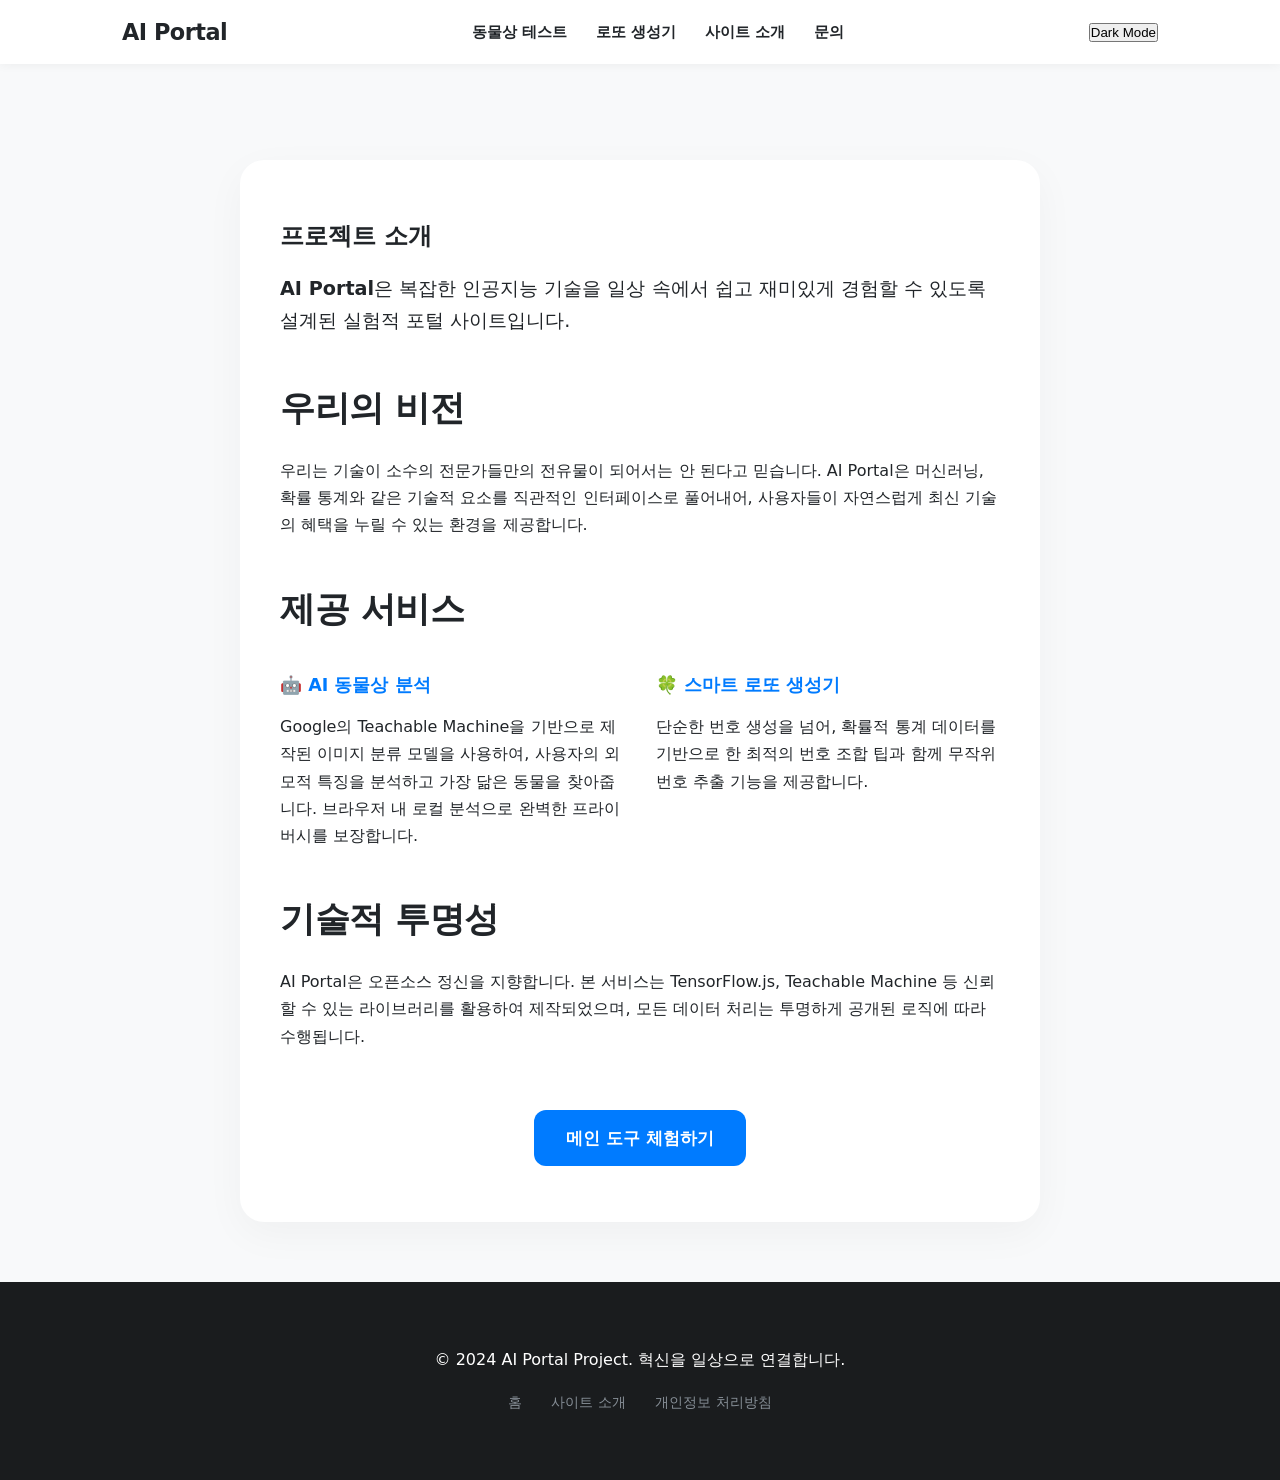
==== about.html @ db2f25d7 "Add About page and update navigation across site" ====
<!DOCTYPE html>
<html lang="ko">
<head>
    <meta charset="UTF-8">
    <meta name="viewport" content="width=device-width, initial-scale=1.0">
    <meta name="description" content="AI Portal 프로젝트의 비전과 기술적 배경을 소개합니다. 혁신적인 AI 기술을 누구나 쉽게 경험할 수 있도록 돕는 것이 우리의 목표입니다.">
    <title>사이트 소개 - AI Portal</title>
    <link rel="stylesheet" href="style.css">
</head>
<body data-theme="light">
    <header>
        <nav class="navbar">
            <div class="logo"><a href="index.html">AI Portal</a></div>
            <ul class="nav-links">
                <li><a href="index.html#animal-test">동물상 테스트</a></li>
                <li><a href="index.html#lotto">로또 생성기</a></li>
                <li><a href="about.html" class="active">사이트 소개</a></li>
                <li><a href="index.html#contact">문의</a></li>
            </ul>
            <div class="theme-toggle">
                <button id="theme-btn">Dark Mode</button>
            </div>
        </nav>
    </header>

    <main style="padding-top: 100px;">
        <section class="container info-section">
            <h1>프로젝트 소개</h1>
            <p style="font-size: 1.2rem; margin-top: 1rem;"><strong>AI Portal</strong>은 복잡한 인공지능 기술을 일상 속에서 쉽고 재미있게 경험할 수 있도록 설계된 실험적 포털 사이트입니다.</p>
            
            <div style="margin-top: 40px;">
                <h2>우리의 비전</h2>
                <p>우리는 기술이 소수의 전문가들만의 전유물이 되어서는 안 된다고 믿습니다. AI Portal은 머신러닝, 확률 통계와 같은 기술적 요소를 직관적인 인터페이스로 풀어내어, 사용자들이 자연스럽게 최신 기술의 혜택을 누릴 수 있는 환경을 제공합니다.</p>
            </div>

            <div style="margin-top: 40px;">
                <h2>제공 서비스</h2>
                <div class="info-grid">
                    <div class="info-item">
                        <h3>🤖 AI 동물상 분석</h3>
                        <p>Google의 Teachable Machine을 기반으로 제작된 이미지 분류 모델을 사용하여, 사용자의 외모적 특징을 분석하고 가장 닮은 동물을 찾아줍니다. 브라우저 내 로컬 분석으로 완벽한 프라이버시를 보장합니다.</p>
                    </div>
                    <div class="info-item">
                        <h3>🍀 스마트 로또 생성기</h3>
                        <p>단순한 번호 생성을 넘어, 확률적 통계 데이터를 기반으로 한 최적의 번호 조합 팁과 함께 무작위 번호 추출 기능을 제공합니다.</p>
                    </div>
                </div>
            </div>

            <div style="margin-top: 40px;">
                <h2>기술적 투명성</h2>
                <p>AI Portal은 오픈소스 정신을 지향합니다. 본 서비스는 TensorFlow.js, Teachable Machine 등 신뢰할 수 있는 라이브러리를 활용하여 제작되었으며, 모든 데이터 처리는 투명하게 공개된 로직에 따라 수행됩니다.</p>
            </div>

            <div style="margin-top: 60px; text-align: center;">
                <a href="index.html" class="main-btn" style="text-decoration: none;">메인 도구 체험하기</a>
            </div>
        </section>
    </main>

    <footer>
        <div class="footer-content">
            <p>&copy; 2024 AI Portal Project. 혁신을 일상으로 연결합니다.</p>
            <div class="footer-links" style="margin-top: 15px;">
                <a href="index.html">홈</a>
                <a href="about.html">사이트 소개</a>
                <a href="privacy.html">개인정보 처리방침</a>
            </div>
        </div>
    </footer>

    <script src="main.js"></script>
</body>
</html>
---- style.css ----
:root {
    --bg-color: #f8f9fa;
    --text-color: #212529;
    --container-bg: #ffffff;
    --number-bg: #ffffff;
    --number-border: #dee2e6;
    --btn-bg: #007bff;
    --btn-text: #ffffff;
    --nav-bg: rgba(255, 255, 255, 0.95);
    --footer-bg: #1a1c1e;
    --footer-text: #ffffff;
    --accent-color: #6e8efb;
}

[data-theme="dark"] {
    --bg-color: #0f1113;
    --text-color: #f1f3f5;
    --container-bg: #1e2124;
    --number-bg: #2b3035;
    --number-border: #3d4146;
    --btn-bg: #339af0;
    --btn-text: #ffffff;
    --nav-bg: rgba(30, 33, 36, 0.95);
    --footer-bg: #000000;
}

* {
    margin: 0;
    padding: 0;
    box-sizing: border-box;
}

html {
    scroll-behavior: smooth;
}

body {
    font-family: 'Pretendard', -apple-system, BlinkMacSystemFont, system-ui, Roboto, sans-serif;
    background-color: var(--bg-color);
    color: var(--text-color);
    line-height: 1.7;
    transition: background-color 0.3s, color 0.3s;
}

/* Header & Navbar */
header {
    position: fixed;
    top: 0;
    width: 100%;
    background-color: var(--nav-bg);
    backdrop-filter: blur(10px);
    box-shadow: 0 1px 10px rgba(0,0,0,0.05);
    z-index: 1000;
}

.navbar {
    display: flex;
    justify-content: space-between;
    align-items: center;
    max-width: 1100px;
    margin: 0 auto;
    padding: 0.8rem 2rem;
}

.logo a {
    font-size: 1.4rem;
    font-weight: 800;
    color: var(--text-color);
    text-decoration: none;
    letter-spacing: -0.5px;
}

.nav-links {
    display: flex;
    list-style: none;
    gap: 1.8rem;
}

.nav-links a {
    text-decoration: none;
    color: var(--text-color);
    font-weight: 600;
    font-size: 0.95rem;
    transition: color 0.2s;
}

.nav-links a:hover {
    color: var(--btn-bg);
}

/* Hero Section */
.hero {
    height: 70vh;
    display: flex;
    flex-direction: column;
    justify-content: center;
    align-items: center;
    text-align: center;
    background: linear-gradient(135deg, #6e8efb 0%, #a777e3 100%);
    color: white;
    padding: 100px 20px 20px;
}

.hero h1 {
    font-size: 3.2rem;
    font-weight: 800;
    margin-bottom: 1.2rem;
    letter-spacing: -1px;
}

.hero p {
    font-size: 1.2rem;
    opacity: 0.9;
}

/* Container & Sections */
.container {
    max-width: 800px;
    margin: 60px auto;
    padding: 3.5rem 2.5rem;
    background-color: var(--container-bg);
    border-radius: 24px;
    box-shadow: 0 12px 40px rgba(0,0,0,0.04);
}

.section-badge {
    display: inline-block;
    padding: 4px 12px;
    background: rgba(110, 142, 251, 0.1);
    color: var(--accent-color);
    border-radius: 20px;
    font-size: 0.85rem;
    font-weight: 700;
    margin-bottom: 1rem;
}

h2 {
    font-size: 2.2rem;
    font-weight: 800;
    margin-bottom: 1.2rem;
    letter-spacing: -0.5px;
}

.section-desc {
    color: #666;
    font-size: 1.1rem;
    margin-bottom: 2rem;
}

[data-theme="dark"] .section-desc {
    color: #adb5bd;
}

/* Info Grid */
.info-grid {
    display: grid;
    grid-template-columns: repeat(auto-fit, minmax(200px, 1fr));
    gap: 2rem;
    margin-top: 2rem;
}

.info-item h3 {
    font-size: 1.1rem;
    margin-bottom: 0.8rem;
    color: var(--btn-bg);
}

/* Upload Box */
.upload-box {
    border: 2px dashed var(--number-border);
    border-radius: 16px;
    padding: 40px;
    cursor: pointer;
    transition: all 0.2s;
    background: var(--bg-color);
}

.upload-box:hover {
    border-color: var(--btn-bg);
    background: rgba(110, 142, 251, 0.05);
}

/* Lotto Numbers */
.lotto-numbers {
    display: flex;
    justify-content: center;
    gap: 15px;
    margin: 2.5rem 0;
}

.number {
    width: 64px;
    height: 64px;
    border-radius: 50%;
    background-color: var(--number-bg);
    border: 3px solid var(--number-border);
    display: flex;
    justify-content: center;
    align-items: center;
    font-size: 1.6rem;
    font-weight: 800;
    transition: all 0.3s cubic-bezier(0.175, 0.885, 0.32, 1.275);
}

/* Spinner */
.spinner {
    width: 40px;
    height: 40px;
    border: 4px solid rgba(110, 142, 251, 0.1);
    border-top: 4px solid var(--btn-bg);
    border-radius: 50%;
    animation: spin 1s linear infinite;
    margin: 0 auto 10px;
}

@keyframes spin {
    0% { transform: rotate(0deg); }
    100% { transform: rotate(360deg); }
}

/* Buttons */
.main-btn {
    display: inline-block;
    padding: 14px 32px;
    font-size: 1.05rem;
    font-weight: 700;
    border: none;
    border-radius: 12px;
    cursor: pointer;
    background-color: var(--btn-bg);
    color: var(--btn-text);
    transition: all 0.2s;
}

.main-btn:hover {
    transform: translateY(-3px);
    box-shadow: 0 8px 20px rgba(0,0,0,0.1);
}

/* Back to Top */
#back-to-top {
    position: fixed;
    bottom: 30px;
    right: 30px;
    width: 50px;
    height: 50px;
    background-color: var(--btn-bg);
    color: white;
    border: none;
    border-radius: 50%;
    cursor: pointer;
    display: none;
    font-size: 1.5rem;
    z-index: 1000;
    box-shadow: 0 4px 15px rgba(0,0,0,0.2);
}

/* Footer */
footer {
    background-color: var(--footer-bg);
    color: var(--footer-text);
    padding: 4rem 1rem;
    text-align: center;
}

footer a {
    color: #868e96;
    text-decoration: none;
    margin: 0 12px;
    font-size: 0.9rem;
    transition: color 0.2s;
}

footer a:hover {
    color: white;
}

@media (max-width: 768px) {
    .navbar { padding: 0.8rem 1rem; }
    .nav-links { display: none; }
    .hero h1 { font-size: 2.2rem; }
    .container { padding: 2rem 1.5rem; }
    .number { width: 50px; height: 50px; font-size: 1.3rem; }
}
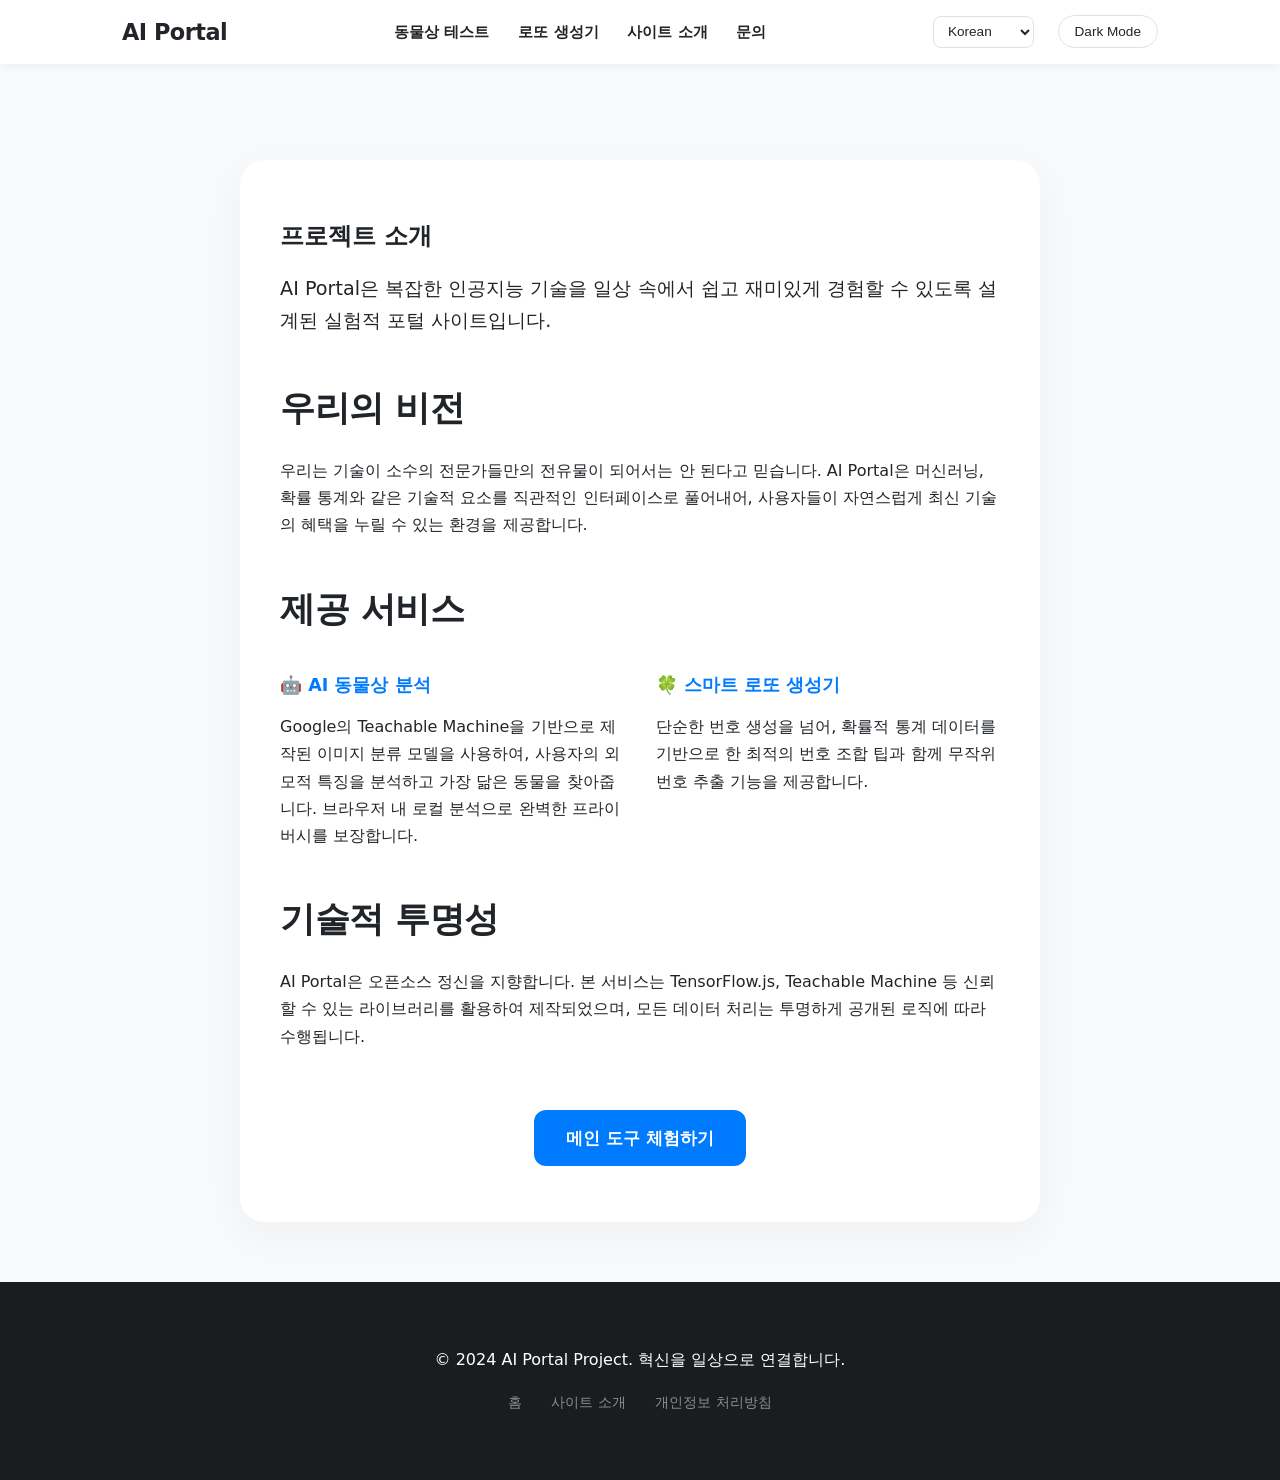
==== commit 5f40370c: "Add multi-language support (KO, EN, JA, ZH) with language selector" ====
--- a/about.html
+++ b/about.html
@@ -4,7 +4,7 @@
     <meta charset="UTF-8">
     <meta name="viewport" content="width=device-width, initial-scale=1.0">
     <meta name="description" content="AI Portal 프로젝트의 비전과 기술적 배경을 소개합니다. 혁신적인 AI 기술을 누구나 쉽게 경험할 수 있도록 돕는 것이 우리의 목표입니다.">
-    <title>사이트 소개 - AI Portal</title>
+    <title data-i18n="about_head_title">사이트 소개 - AI Portal</title>
     <link rel="stylesheet" href="style.css">
 </head>
 <body data-theme="light">
@@ -12,59 +12,67 @@
         <nav class="navbar">
             <div class="logo"><a href="index.html">AI Portal</a></div>
             <ul class="nav-links">
-                <li><a href="index.html#animal-test">동물상 테스트</a></li>
-                <li><a href="index.html#lotto">로또 생성기</a></li>
-                <li><a href="about.html" class="active">사이트 소개</a></li>
-                <li><a href="index.html#contact">문의</a></li>
+                <li><a href="index.html#animal-test" data-i18n="nav_animal">동물상 테스트</a></li>
+                <li><a href="index.html#lotto" data-i18n="nav_lotto">로또 생성기</a></li>
+                <li><a href="about.html" class="active" data-i18n="nav_about">사이트 소개</a></li>
+                <li><a href="index.html#contact" data-i18n="nav_contact">문의</a></li>
             </ul>
-            <div class="theme-toggle">
-                <button id="theme-btn">Dark Mode</button>
+            <div class="header-controls">
+                <select id="lang-select" class="lang-select">
+                    <option value="ko">Korean</option>
+                    <option value="en">English</option>
+                    <option value="ja">Japanese</option>
+                    <option value="zh">Chinese</option>
+                </select>
+                <div class="theme-toggle">
+                    <button id="theme-btn">Dark Mode</button>
+                </div>
             </div>
         </nav>
     </header>
 
     <main style="padding-top: 100px;">
         <section class="container info-section">
-            <h1>프로젝트 소개</h1>
-            <p style="font-size: 1.2rem; margin-top: 1rem;"><strong>AI Portal</strong>은 복잡한 인공지능 기술을 일상 속에서 쉽고 재미있게 경험할 수 있도록 설계된 실험적 포털 사이트입니다.</p>
+            <h1 data-i18n="about_title">프로젝트 소개</h1>
+            <p style="font-size: 1.2rem; margin-top: 1rem;" data-i18n="about_subtitle"><strong>AI Portal</strong>은 복잡한 인공지능 기술을 일상 속에서 쉽고 재미있게 경험할 수 있도록 설계된 실험적 포털 사이트입니다.</p>
             
             <div style="margin-top: 40px;">
-                <h2>우리의 비전</h2>
-                <p>우리는 기술이 소수의 전문가들만의 전유물이 되어서는 안 된다고 믿습니다. AI Portal은 머신러닝, 확률 통계와 같은 기술적 요소를 직관적인 인터페이스로 풀어내어, 사용자들이 자연스럽게 최신 기술의 혜택을 누릴 수 있는 환경을 제공합니다.</p>
+                <h2 data-i18n="about_vision_title">우리의 비전</h2>
+                <p data-i18n="about_vision_desc">우리는 기술이 소수의 전문가들만의 전유물이 되어서는 안 된다고 믿습니다. AI Portal은 머신러닝, 확률 통계와 같은 기술적 요소를 직관적인 인터페이스로 풀어내어, 사용자들이 자연스럽게 최신 기술의 혜택을 누릴 수 있는 환경을 제공합니다.</p>
             </div>
 
             <div style="margin-top: 40px;">
-                <h2>제공 서비스</h2>
+                <h2 data-i18n="about_services_title">제공 서비스</h2>
                 <div class="info-grid">
                     <div class="info-item">
-                        <h3>🤖 AI 동물상 분석</h3>
-                        <p>Google의 Teachable Machine을 기반으로 제작된 이미지 분류 모델을 사용하여, 사용자의 외모적 특징을 분석하고 가장 닮은 동물을 찾아줍니다. 브라우저 내 로컬 분석으로 완벽한 프라이버시를 보장합니다.</p>
+                        <h3 data-i18n="about_s1_title">🤖 AI 동물상 분석</h3>
+                        <p data-i18n="about_s1_desc">Google의 Teachable Machine을 기반으로 제작된 이미지 분류 모델을 사용하여, 사용자의 외모적 특징을 분석하고 가장 닮은 동물을 찾아줍니다. 브라우저 내 로컬 분석으로 완벽한 프라이버시를 보장합니다.</p>
                     </div>
                     <div class="info-item">
-                        <h3>🍀 스마트 로또 생성기</h3>
-                        <p>단순한 번호 생성을 넘어, 확률적 통계 데이터를 기반으로 한 최적의 번호 조합 팁과 함께 무작위 번호 추출 기능을 제공합니다.</p>
+                        <h3 data-i18n="about_s2_title">🍀 스마트 로또 생성기</h3>
+                        <p data-i18n="about_s2_desc">단순한 번호 생성을 넘어, 확률적 통계 데이터를 기반으로 한 최적의 번호 조합 팁과 함께 무작위 번호 추출 기능을 제공합니다.</p>
                     </div>
                 </div>
             </div>
 
             <div style="margin-top: 40px;">
-                <h2>기술적 투명성</h2>
-                <p>AI Portal은 오픈소스 정신을 지향합니다. 본 서비스는 TensorFlow.js, Teachable Machine 등 신뢰할 수 있는 라이브러리를 활용하여 제작되었으며, 모든 데이터 처리는 투명하게 공개된 로직에 따라 수행됩니다.</p>
+                <h2 data-i18n="about_tech_title">기술적 투명성</h2>
+                <p data-i18n="about_tech_desc">AI Portal은 오픈소스 정신을 지향합니다. 본 서비스는 TensorFlow.js, Teachable Machine 등 신뢰할 수 있는 라이브러리를 활용하여 제작되었으며, 모든 데이터 처리는 투명하게 공개된 로직에 따라 수행됩니다.</p>
             </div>
 
             <div style="margin-top: 60px; text-align: center;">
-                <a href="index.html" class="main-btn" style="text-decoration: none;">메인 도구 체험하기</a>
+                <a href="index.html" class="main-btn" style="text-decoration: none;" data-i18n="about_back_btn">메인 도구 체험하기</a>
             </div>
         </section>
     </main>
 
     <footer>
         <div class="footer-content">
-            <p>&copy; 2024 AI Portal Project. 혁신을 일상으로 연결합니다.</p>
+            <p data-i18n="footer_text_vision">&copy; 2024 AI Portal Project. 혁신을 일상으로 연결합니다.</p>
             <div class="footer-links" style="margin-top: 15px;">
-                <a href="index.html">홈</a>
-                <a href="about.html">사이트 소개</a>
-                <a href="privacy.html">개인정보 처리방침</a>
+                <a href="index.html" data-i18n="footer_home">홈</a>
+                <a href="about.html" data-i18n="footer_about">사이트 소개</a>
+                <a href="privacy.html" data-i18n="footer_privacy">개인정보 처리방침</a>
             </div>
         </div>
     </footer>
--- a/style.css
+++ b/style.css
@@ -88,6 +88,37 @@
     color: var(--btn-bg);
 }
 
+.header-controls {
+    display: flex;
+    align-items: center;
+    gap: 1rem;
+}
+
+.lang-select {
+    padding: 0.4rem 0.6rem;
+    border-radius: 8px;
+    border: 1px solid var(--number-border);
+    background: var(--number-bg);
+    color: var(--text-color);
+    font-size: 0.85rem;
+    cursor: pointer;
+    outline: none;
+}
+
+.theme-toggle {
+    margin-left: 0.5rem;
+}
+
+#theme-btn {
+    padding: 0.5rem 1rem;
+    border-radius: 20px;
+    border: 1px solid var(--number-border);
+    background: var(--number-bg);
+    color: var(--text-color);
+    cursor: pointer;
+    font-size: 0.85rem;
+}
+
 /* Hero Section */
 .hero {
     height: 70vh;
@@ -276,7 +307,7 @@
 }
 
 @media (max-width: 768px) {
-    .navbar { padding: 0.8rem 1rem; }
+    .navbar { padding: 0.8rem 1rem; flex-direction: column; gap: 1rem; }
     .nav-links { display: none; }
     .hero h1 { font-size: 2.2rem; }
     .container { padding: 2rem 1.5rem; }
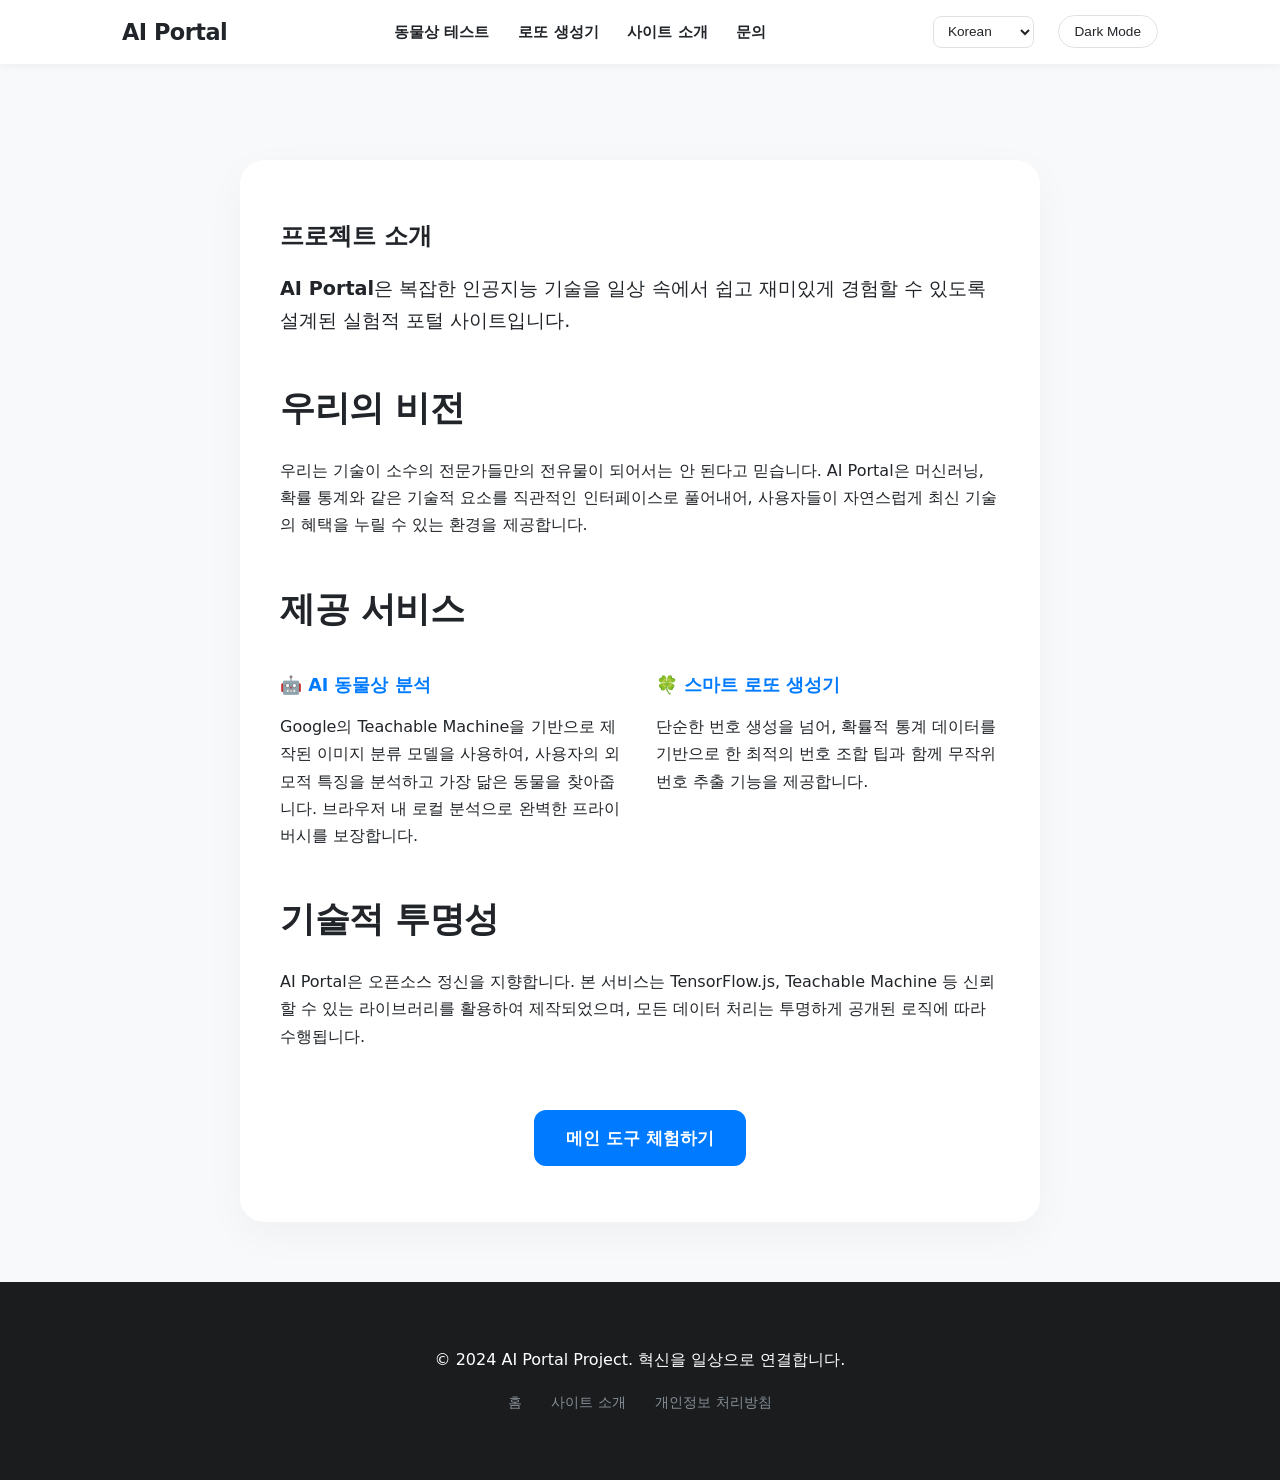
==== commit 022cfb8b: "Add Google AdSense code to all HTML files" ====
--- a/about.html
+++ b/about.html
@@ -6,6 +6,8 @@
     <meta name="description" content="AI Portal 프로젝트의 비전과 기술적 배경을 소개합니다. 혁신적인 AI 기술을 누구나 쉽게 경험할 수 있도록 돕는 것이 우리의 목표입니다.">
     <title data-i18n="about_head_title">사이트 소개 - AI Portal</title>
     <link rel="stylesheet" href="style.css">
+    <script async src="https://pagead2.googlesyndication.com/pagead/js/adsbygoogle.js?client=ca-pub-4410730872238810"
+     crossorigin="anonymous"></script>
 </head>
 <body data-theme="light">
     <header>
